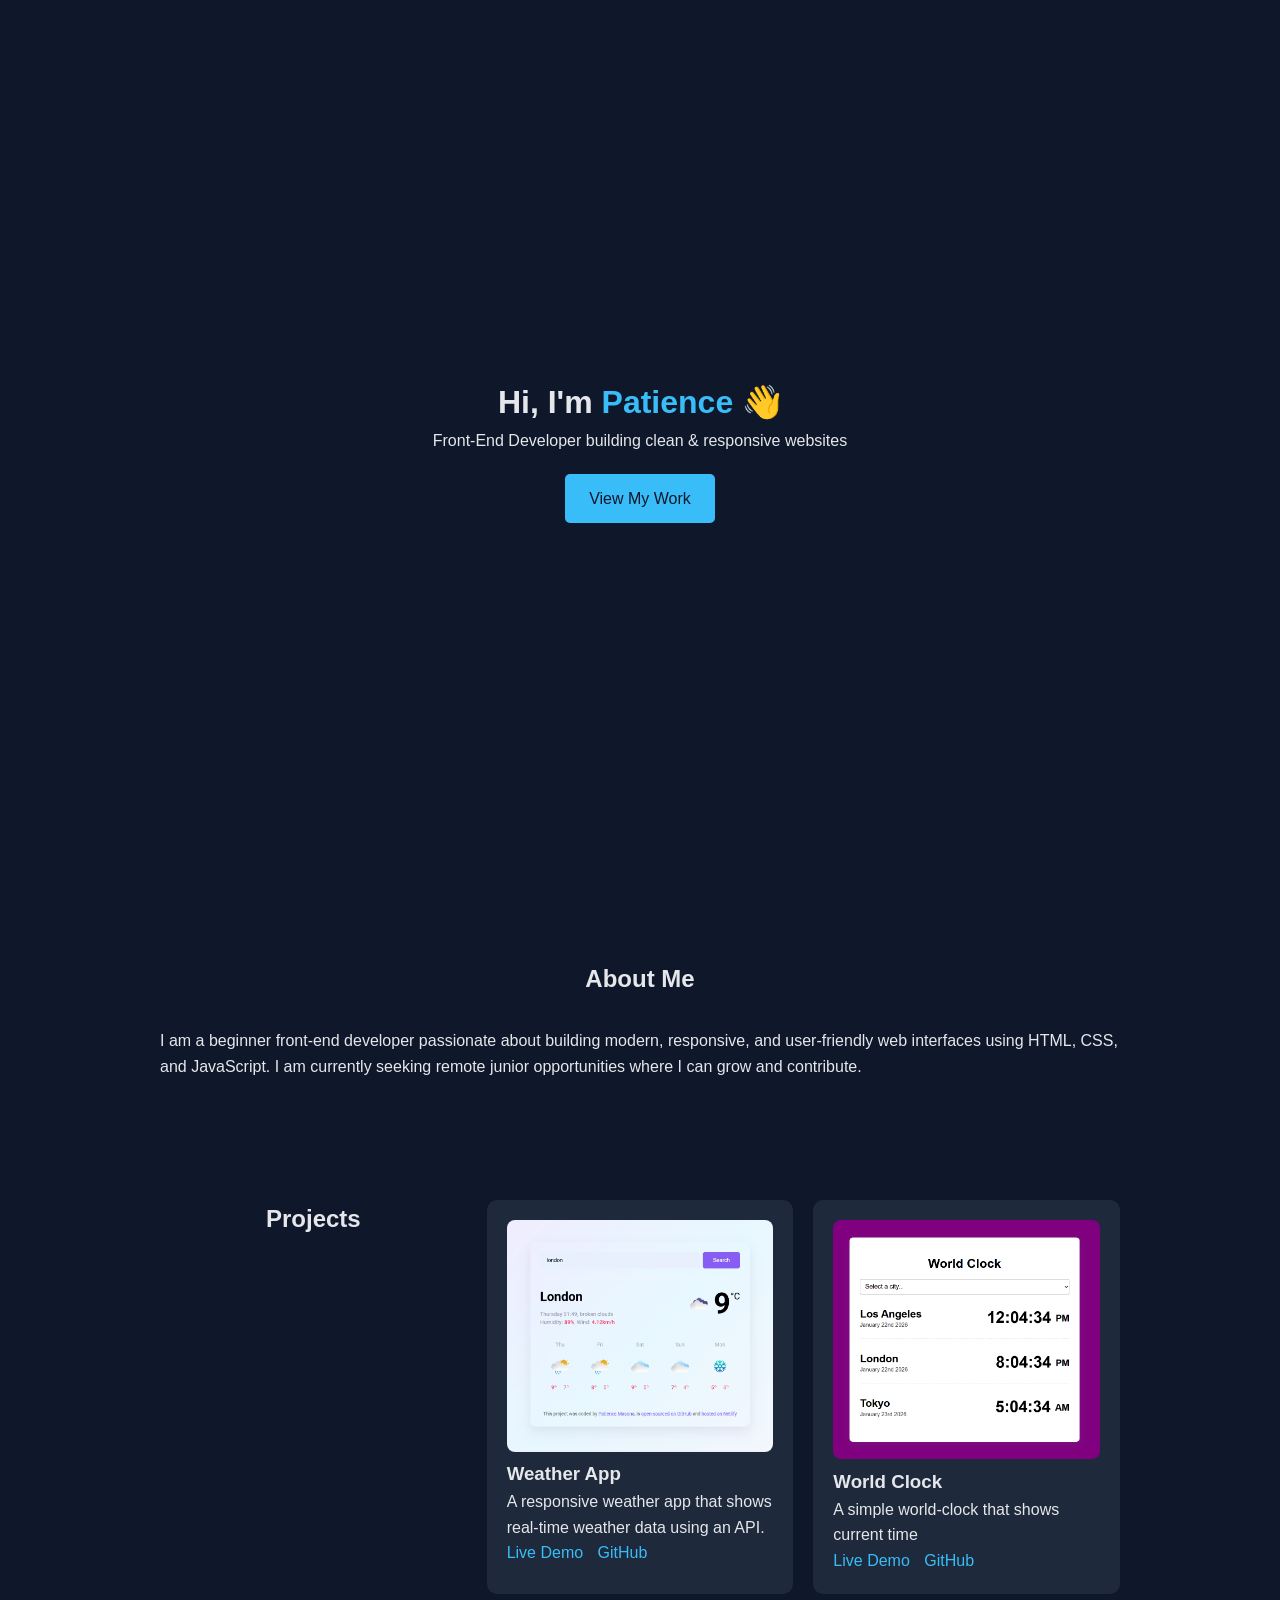
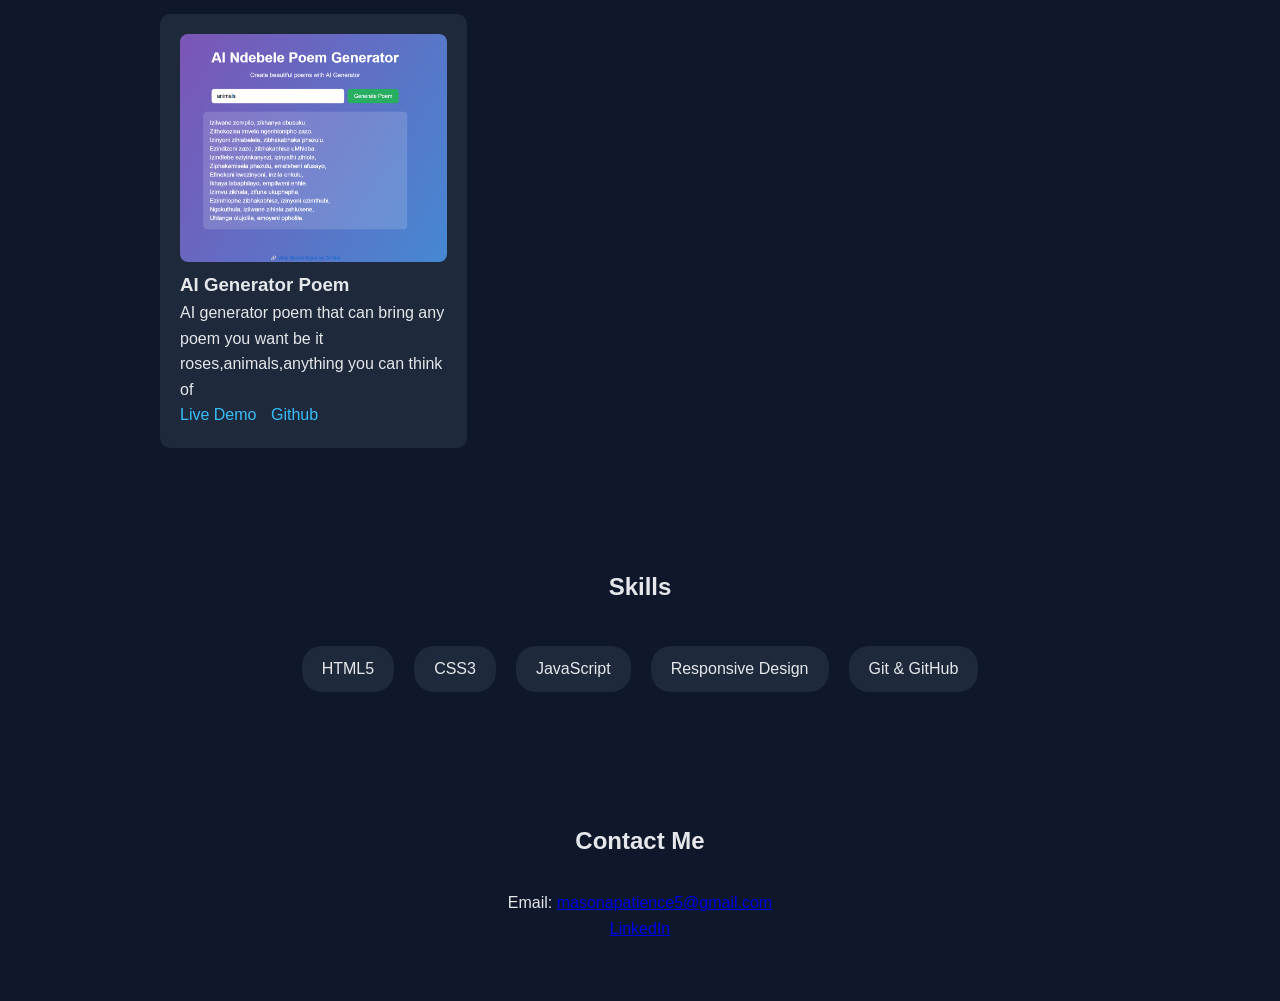
==== index.html @ 74116206 "Portfolio website - initial commit" ====
<!DOCTYPE html>
<html lang="en">
<head>
  <meta charset="UTF-8" />
  <meta name="viewport" content="width=device-width, initial-scale=1.0" />
  <title>Patience Masona | Front-End Developer</title>
  <link rel="stylesheet" href="styles.css" />
</head>
<body>

  <!-- HERO -->
  <header class="hero">
    <h1>Hi, I'm <span>Patience</span> 👋</h1>
    <p>Front-End Developer building clean & responsive websites</p>
    <a href="#projects" class="btn">View My Work</a>
  </header>

  <!-- ABOUT -->
  <section class="about">
    <h2>About Me</h2>
    <p>
      I am a beginner front-end developer passionate about building modern,
      responsive, and user-friendly web interfaces using HTML, CSS, and JavaScript.
      I am currently seeking remote junior opportunities where I can grow and contribute.
    </p>
  </section>

  <!-- PROJECTS -->
  <section class="projects" id="projects">
    <h2>Projects</h2>

    <div class="project-card">
      <img src="image1.png" alt="Project 1">
      <h3>Weather App</h3>
      <p>A responsive weather app that shows real-time weather data using an API.</p>
      <div class="links">
        <a href="https://lnkd.in/dVBASngB" target="_blank">Live Demo</a>
        <a href="https://patie01.github.io/weather/" target="_blank">GitHub</a>
      </div>
    </div>

    <div class="project-card">
      <img src="image2.png" alt="Project 2">
      <h3>World Clock</h3>
      <p>A simple world-clock that shows current time </p>
      <div class="links">
        <a href="rainbow-duckanoo-25a683.netlify.app" target="_blank">Live Demo</a>
        <a href="https://patie01.github.io/world-clock/" target="_blank">GitHub</a>
      </div>
    </div>

    <div class="project-card">
      <img src="image3.png" alt="Project 3">
      <h3>AI Generator Poem</h3>
      <p> AI generator poem that can bring any poem you want be it roses,animals,anything you can think of</p>
      <div class="links">
        <a href="bucolic-zabaione-7d66d1.netlify.app" target="_blank">Live Demo</a>
        <a href="https://patie01.github.io/world-clock/" target="_blank">Github</a>
      </div>
    </div>
  </section>

  <!-- SKILLS -->
  <section class="skills">
    <h2>Skills</h2>
    <ul>
      <li>HTML5</li>
      <li>CSS3</li>
      <li>JavaScript</li>
      <li>Responsive Design</li>
      <li>Git & GitHub</li>
    </ul>
  </section>

  <!-- CONTACT -->
  <section class="contact">
    <h2>Contact Me</h2>
    <p>Email: <a href="mailto:masonapatience5@gmail.com">masonapatience5@gmail.com</a></p>
    <p>
      <a href="https://www.linkedin.com/in/patience-masona-b8727423b" target="_blank">
        LinkedIn
      </a>
    </p>
  </section>

  <script src="script.js"></script>
</body>
</html>
---- styles.css ----
* {
  margin: 0;
  padding: 0;
  box-sizing: border-box;
  font-family: Arial, sans-serif;
}

body {
  background: #0f172a;
  color: #e5e7eb;
  line-height: 1.6;
}

.hero {
  height: 100vh;
  display: flex;
  flex-direction: column;
  justify-content: center;
  align-items: center;
  text-align: center;
}

.hero span {
  color: #38bdf8;
}

.btn {
  margin-top: 20px;
  padding: 12px 24px;
  background: #38bdf8;
  color: #0f172a;
  text-decoration: none;
  border-radius: 5px;
}

section {
  padding: 60px 20px;
  max-width: 1000px;
  margin: auto;
}

h2 {
  text-align: center;
  margin-bottom: 30px;
}

.projects {
  display: grid;
  grid-template-columns: repeat(auto-fit, minmax(280px, 1fr));
  gap: 20px;
}

.project-card {
  background: #1e293b;
  padding: 20px;
  border-radius: 10px;
}

.project-card img {
  width: 100%;
  border-radius: 8px;
}

.links a {
  margin-right: 10px;
  color: #38bdf8;
  text-decoration: none;
}

.skills ul {
  display: flex;
  justify-content: center;
  flex-wrap: wrap;
  list-style: none;
}

.skills li {
  margin: 10px;
  padding: 10px 20px;
  background: #1e293b;
  border-radius: 20px;
}

.contact {
  text-align: center;
}
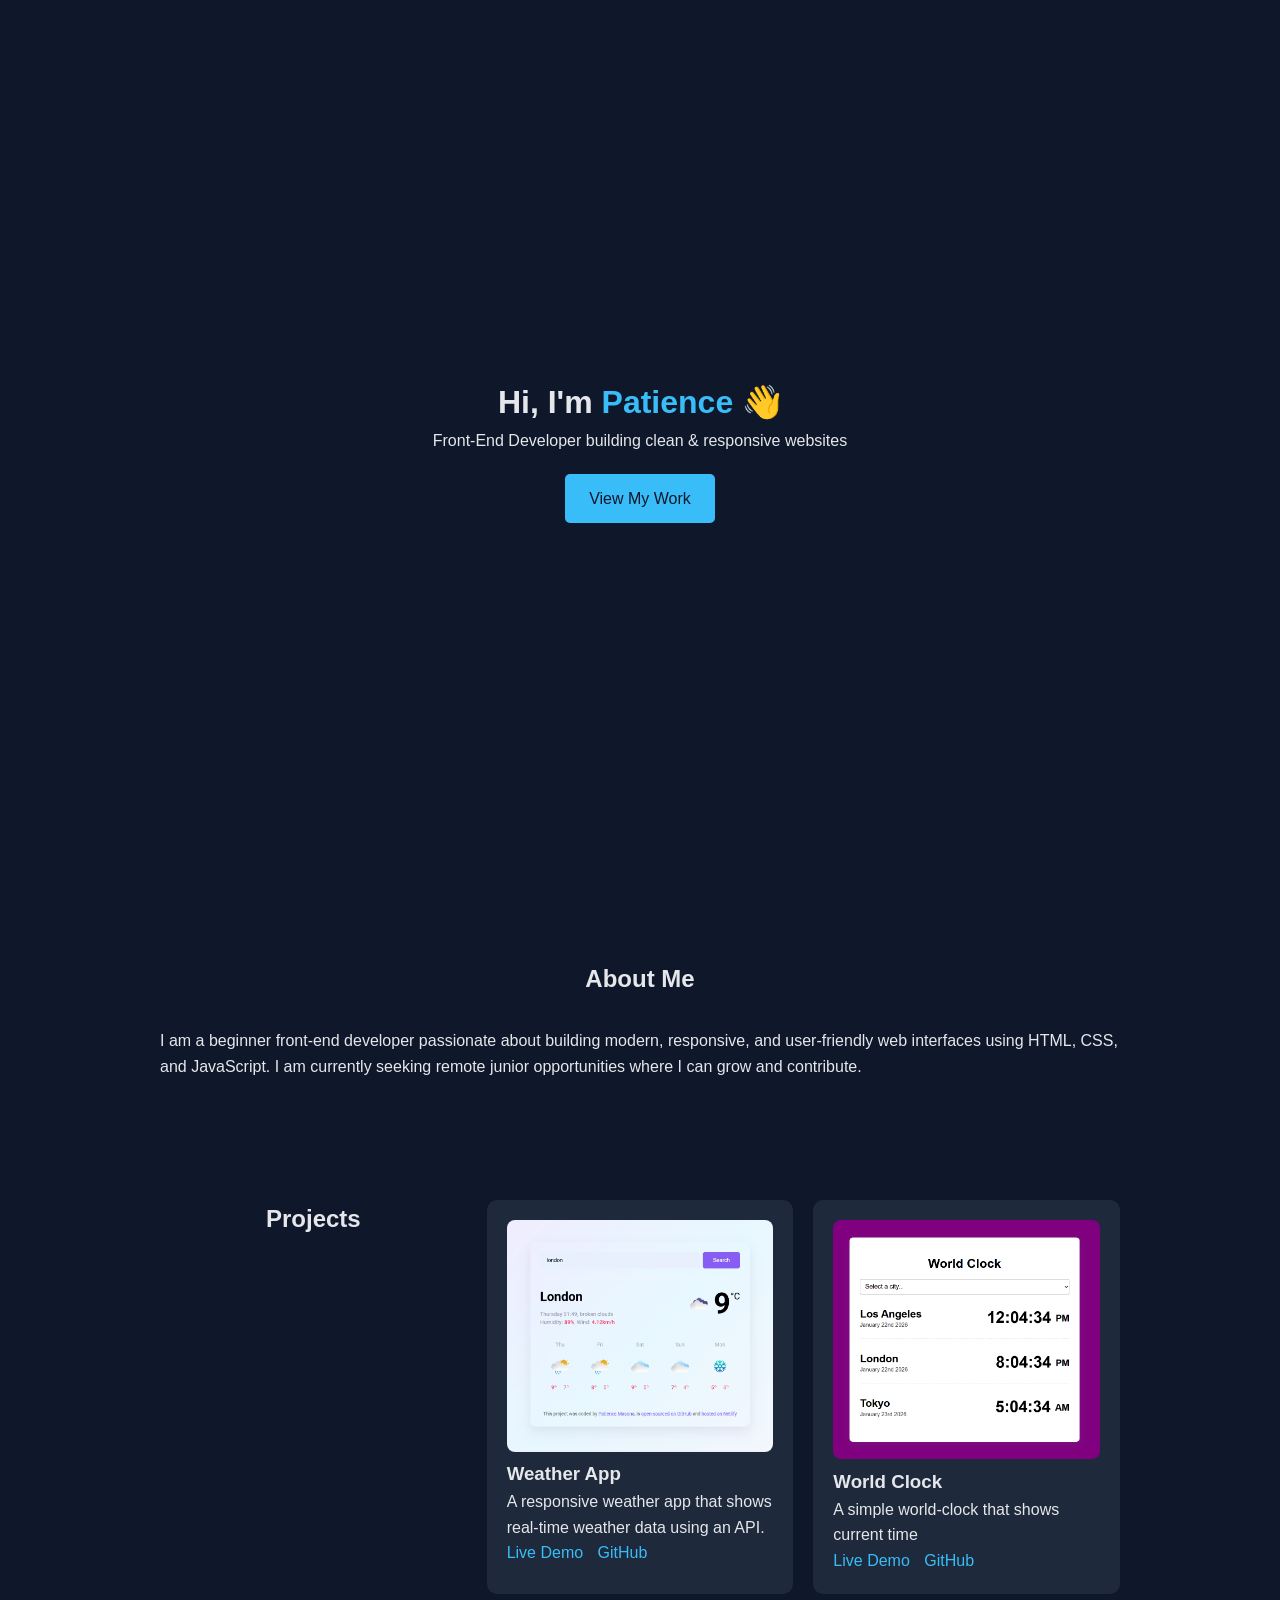
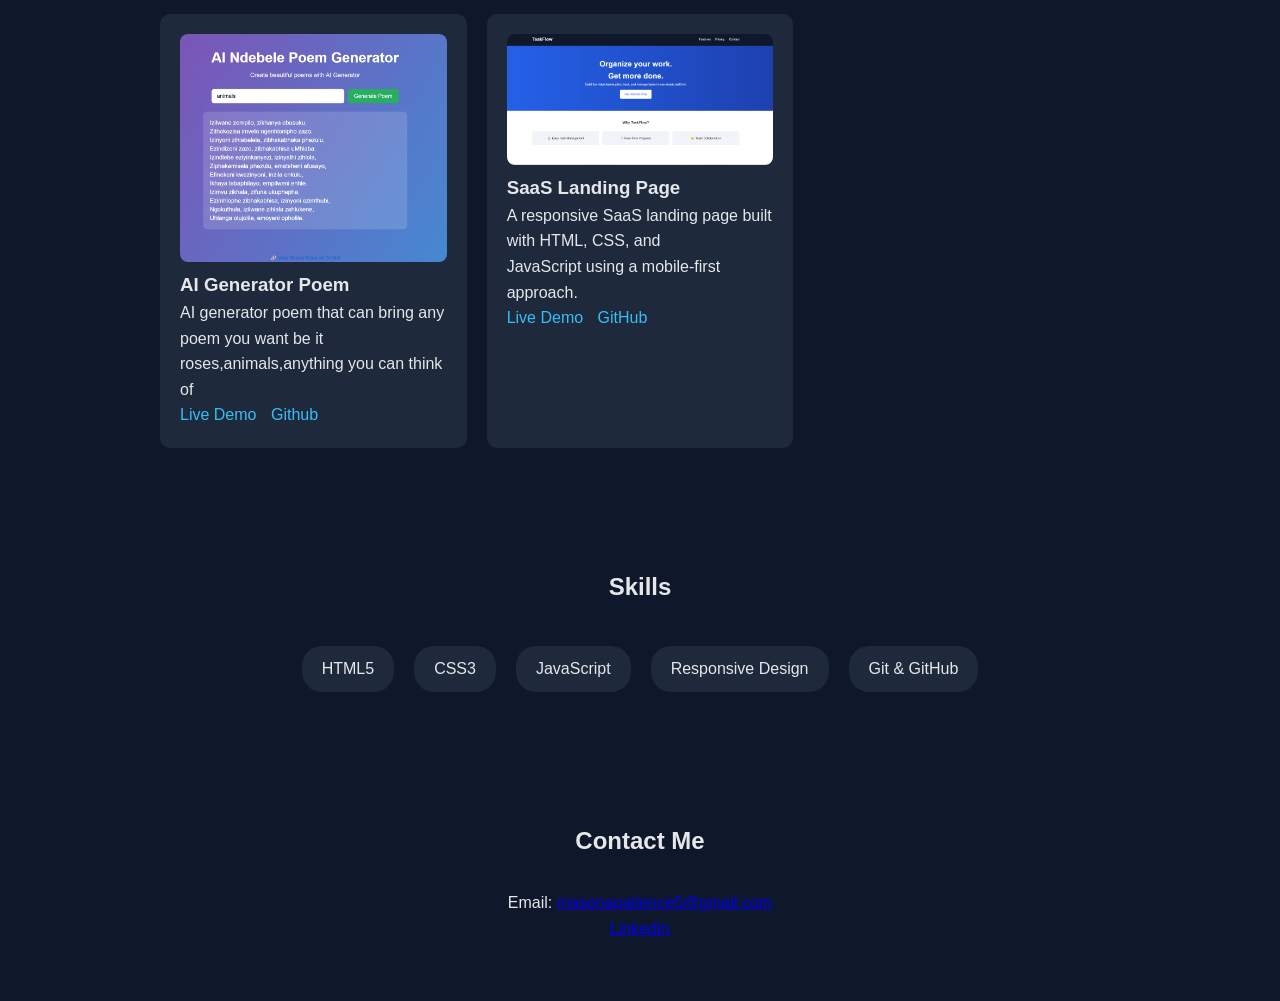
==== commit c30edab1: "Initial commit-taskflow1" ====
--- a/index.html
+++ b/index.html
@@ -58,6 +58,15 @@
         <a href="https://patie01.github.io/world-clock/" target="_blank">Github</a>
       </div>
     </div>
+
+    <div class="project-card">
+      <img src="image4.png" alt="Project 4">
+      <h3>SaaS Landing Page</h3>
+      <p>A responsive SaaS landing page built with HTML, CSS, and <br> JavaScript using a mobile-first approach.</p>
+      <div class="links">
+        <a href="https://willowy-baklava-97c3da.netlify.app/" target="_blank">Live Demo</a>
+        <a href="https://patie01.github.io/taskflow1/" target="_blank">GitHub</a>
+      </div>
   </section>
 
   <!-- SKILLS -->
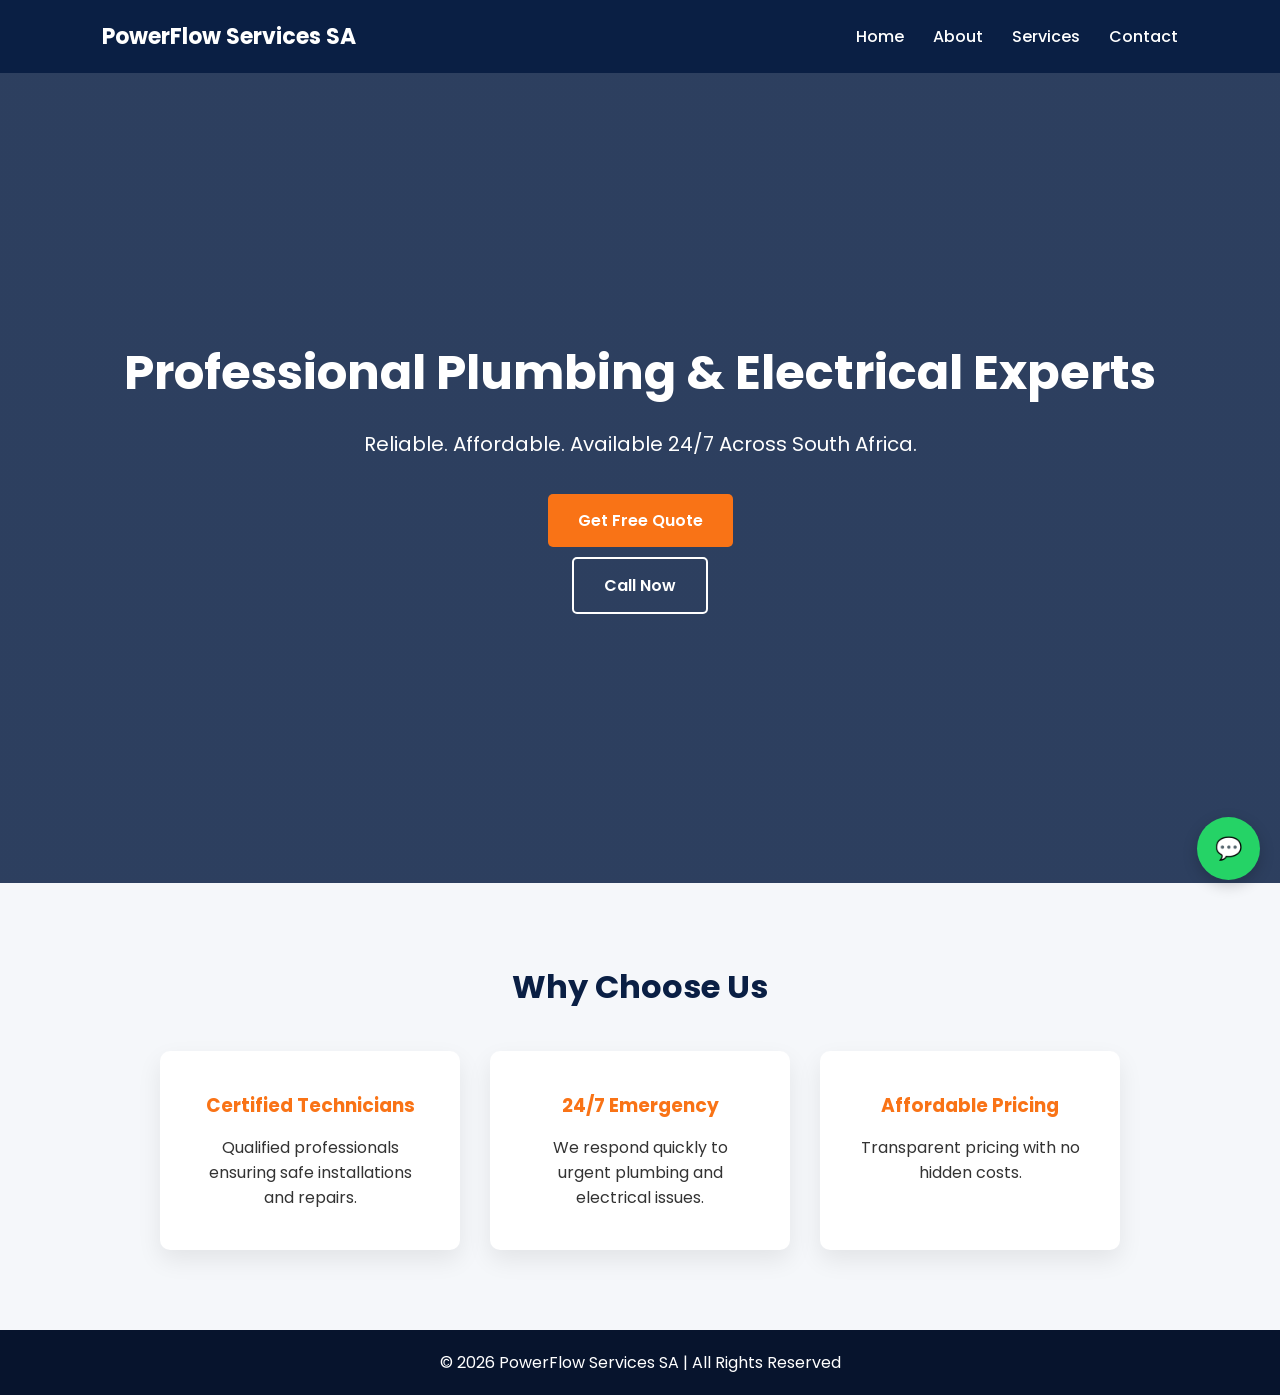
==== commit 44a96dcf: "Your commit message here" ====
--- a/index.html
+++ b/index.html
@@ -1,97 +1,52 @@
 <!DOCTYPE html>
-<html lang="en">
+<html>
 <head>
-  <meta charset="UTF-8" />
-  <meta name="viewport" content="width=device-width, initial-scale=1.0" />
-  <title>Patience Masona | Front-End Developer</title>
-  <link rel="stylesheet" href="styles.css" />
+<title>PowerFlow Services SA</title>
+<link rel="stylesheet" href="style.css">
+<link href="https://fonts.googleapis.com/css2?family=Poppins:wght@400;600;700&display=swap" rel="stylesheet">
 </head>
 <body>
 
-  <!-- HERO -->
-  <header class="hero">
-    <h1>Hi, I'm <span>Patience</span> 👋</h1>
-    <p>Front-End Developer building clean & responsive websites</p>
-    <a href="#projects" class="btn">View My Work</a>
-  </header>
+<header>
+    <div class="logo">PowerFlow Services SA</div>
+    <nav>
+        <a href="index.html">Home</a>
+        <a href="about.html">About</a>
+        <a href="services.html">Services</a>
+        <a href="contact.html">Contact</a>
+    </nav>
+</header>
 
-  <!-- ABOUT -->
-  <section class="about">
-    <h2>About Me</h2>
-    <p>
-      I am a beginner front-end developer passionate about building modern,
-      responsive, and user-friendly web interfaces using HTML, CSS, and JavaScript.
-      I am currently seeking remote junior opportunities where I can grow and contribute.
-    </p>
-  </section>
+<section class="hero">
+    <h1>Professional Plumbing & Electrical Experts</h1>
+    <p>Reliable. Affordable. Available 24/7 Across South Africa.</p>
+    <a href="contact.html" class="btn btn-primary">Get Free Quote</a>
+    <a href="tel:+27123456789" class="btn btn-outline">Call Now</a>
+</section>
 
-  <!-- PROJECTS -->
-  <section class="projects" id="projects">
-    <h2>Projects</h2>
+<section class="section">
+    <h2>Why Choose Us</h2>
+    <div class="cards">
+        <div class="card">
+            <h3>Certified Technicians</h3>
+            <p>Qualified professionals ensuring safe installations and repairs.</p>
+        </div>
+        <div class="card">
+            <h3>24/7 Emergency</h3>
+            <p>We respond quickly to urgent plumbing and electrical issues.</p>
+        </div>
+        <div class="card">
+            <h3>Affordable Pricing</h3>
+            <p>Transparent pricing with no hidden costs.</p>
+        </div>
+    </div>
+</section>
 
-    <div class="project-card">
-      <img src="image1.png" alt="Project 1">
-      <h3>Weather App</h3>
-      <p>A responsive weather app that shows real-time weather data using an API.</p>
-      <div class="links">
-        <a href="https://lnkd.in/dVBASngB" target="_blank">Live Demo</a>
-        <a href="https://patie01.github.io/weather/" target="_blank">GitHub</a>
-      </div>
-    </div>
+<div class="footer">
+    © 2026 PowerFlow Services SA | All Rights Reserved
+</div>
 
-    <div class="project-card">
-      <img src="image2.png" alt="Project 2">
-      <h3>World Clock</h3>
-      <p>A simple world-clock that shows current time </p>
-      <div class="links">
-        <a href="rainbow-duckanoo-25a683.netlify.app" target="_blank">Live Demo</a>
-        <a href="https://patie01.github.io/world-clock/" target="_blank">GitHub</a>
-      </div>
-    </div>
-
-    <div class="project-card">
-      <img src="image3.png" alt="Project 3">
-      <h3>AI Generator Poem</h3>
-      <p> AI generator poem that can bring any poem you want be it roses,animals,anything you can think of</p>
-      <div class="links">
-        <a href="bucolic-zabaione-7d66d1.netlify.app" target="_blank">Live Demo</a>
-        <a href="https://patie01.github.io/world-clock/" target="_blank">Github</a>
-      </div>
-    </div>
-
-    <div class="project-card">
-      <img src="image4.png" alt="Project 4">
-      <h3>SaaS Landing Page</h3>
-      <p>A responsive SaaS landing page built with HTML, CSS, and <br> JavaScript using a mobile-first approach.</p>
-      <div class="links">
-        <a href="https://willowy-baklava-97c3da.netlify.app/" target="_blank">Live Demo</a>
-        <a href="https://patie01.github.io/taskflow1/" target="_blank">GitHub</a>
-      </div>
-  </section>
-
-  <!-- SKILLS -->
-  <section class="skills">
-    <h2>Skills</h2>
-    <ul>
-      <li>HTML5</li>
-      <li>CSS3</li>
-      <li>JavaScript</li>
-      <li>Responsive Design</li>
-      <li>Git & GitHub</li>
-    </ul>
-  </section>
-
-  <!-- CONTACT -->
-  <section class="contact">
-    <h2>Contact Me</h2>
-    <p>Email: <a href="mailto:masonapatience5@gmail.com">masonapatience5@gmail.com</a></p>
-    <p>
-      <a href="https://www.linkedin.com/in/patience-masona-b8727423b" target="_blank">
-        LinkedIn
-      </a>
-    </p>
-  </section>
-
-  <script src="script.js"></script>
+<a href="https://wa.me/27123456789" class="whatsapp">💬</a>
+<script src="script.js"></script>
 </body>
-</html>
+</html>
--- a/style.css
+++ b/style.css
@@ -0,0 +1,180 @@
+*{
+    margin:0;
+    padding:0;
+    box-sizing:border-box;
+    font-family: 'Poppins', sans-serif;
+}
+
+body{
+    background:#f5f7fa;
+    color:#333;
+}
+
+header{
+    background:#0A1F44;
+    padding:20px 8%;
+    display:flex;
+    justify-content:space-between;
+    align-items:center;
+}
+
+.logo{
+    color:white;
+    font-size:22px;
+    font-weight:700;
+}
+
+nav a{
+    color:white;
+    text-decoration:none;
+    margin-left:25px;
+    font-weight:500;
+    transition:0.3s;
+}
+
+nav a:hover{
+    color:#F97316;
+}
+
+.hero{
+    height:90vh;
+    background:linear-gradient(rgba(10,31,68,0.85), rgba(10,31,68,0.85)),
+    url('https://images.unsplash.com/photo-1581578731548-c64695cc6952') center/cover no-repeat;
+    display:flex;
+    flex-direction:column;
+    justify-content:center;
+    align-items:center;
+    text-align:center;
+    color:white;
+    padding:20px;
+}
+
+.hero h1{
+    font-size:48px;
+    margin-bottom:20px;
+}
+
+.hero p{
+    font-size:20px;
+    margin-bottom:30px;
+}
+
+.btn{
+    padding:14px 30px;
+    border-radius:5px;
+    text-decoration:none;
+    font-weight:600;
+    margin:5px;
+    display:inline-block;
+}
+
+.btn-primary{
+    background:#F97316;
+    color:white;
+}
+
+.btn-outline{
+    border:2px solid white;
+    color:white;
+}
+
+.section{
+    padding:80px 8%;
+    text-align:center;
+}
+
+.section h2{
+    font-size:32px;
+    margin-bottom:40px;
+    color:#0A1F44;
+}
+
+.cards{
+    display:flex;
+    gap:30px;
+    justify-content:center;
+    flex-wrap:wrap;
+}
+
+.card{
+    background:white;
+    padding:40px;
+    width:300px;
+    border-radius:10px;
+    box-shadow:0 10px 25px rgba(0,0,0,0.08);
+    transition:0.3s;
+}
+
+.card:hover{
+    transform:translateY(-10px);
+}
+
+.card h3{
+    color:#F97316;
+    margin-bottom:15px;
+}
+
+.footer{
+    background:#07142d;
+    color:white;
+    text-align:center;
+    padding:20px;
+}
+
+.contact-info{
+    font-size:18px;
+    line-height:1.8;
+}
+
+form{
+    max-width:500px;
+    margin:20px auto;
+    display:flex;
+    flex-direction:column;
+    gap:15px;
+}
+
+input, textarea{
+    padding:12px;
+    border:1px solid #ccc;
+    border-radius:5px;
+}
+
+button{
+    padding:12px;
+    background:#F97316;
+    color:white;
+    border:none;
+    border-radius:5px;
+    font-weight:600;
+    cursor:pointer;
+}
+
+/* WhatsApp Button */
+.whatsapp{
+    position:fixed;
+    bottom:20px;
+    right:20px;
+    background:#25D366;
+    color:white;
+    padding:15px 18px;
+    border-radius:50%;
+    font-size:22px;
+    text-decoration:none;
+    box-shadow:0 5px 15px rgba(0,0,0,0.2);
+}
+
+@media(max-width:768px){
+    .hero h1{
+        font-size:32px;
+    }
+}
+
+header.sticky{
+    position:fixed;
+    width:100%;
+    top:0;
+    left:0;
+    z-index:1000;
+    box-shadow:0 5px 15px rgba(0,0,0,0.2);
+}
